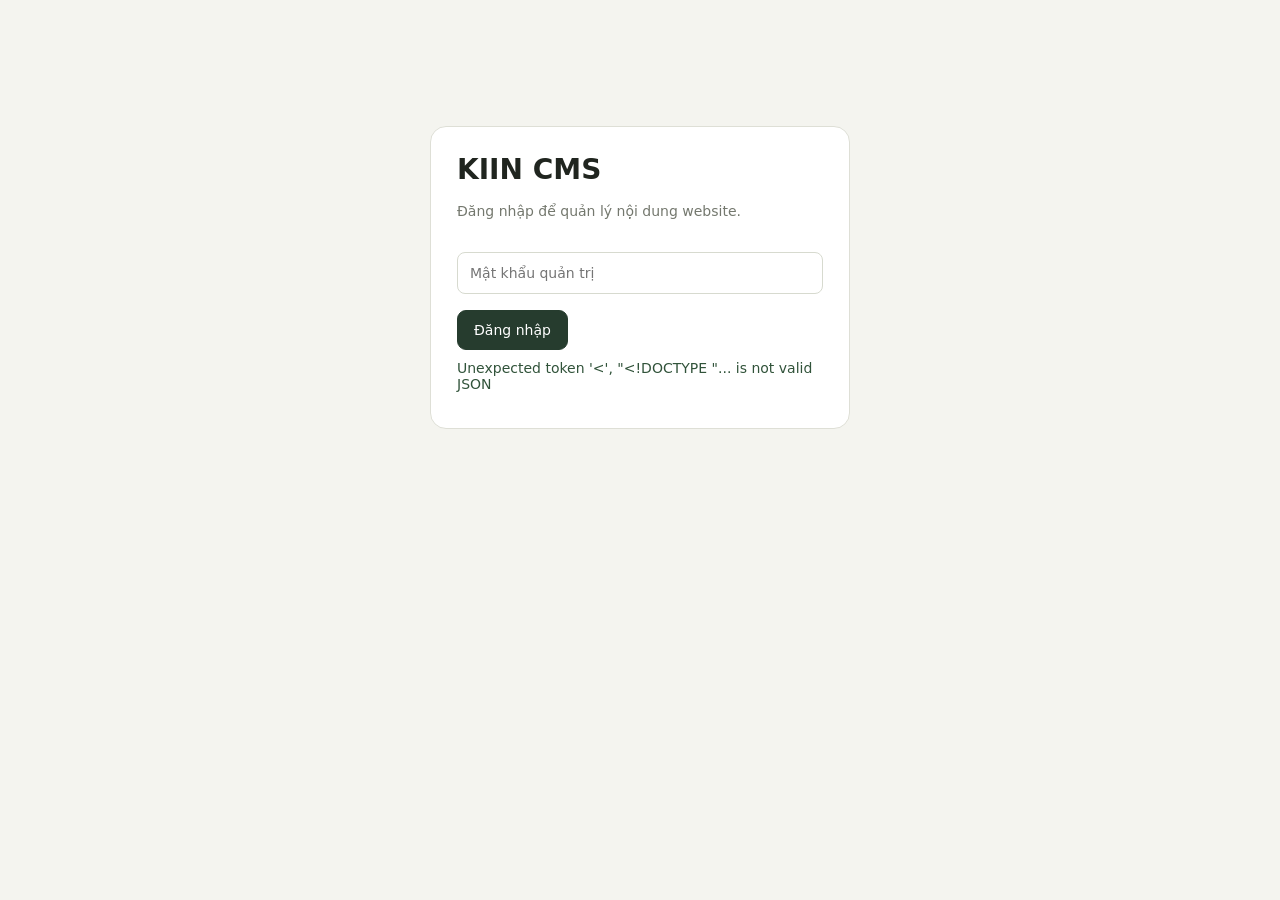
==== admin/index.html @ dfc876ec "Migrate KIIN portfolio content and add secure CMS with drafts, image uploads and publishing" ====
<!doctype html><html lang="vi"><meta charset="utf-8"><meta name="viewport" content="width=device-width,initial-scale=1"><title>KIIN · Quản lý nội dung</title><style>
*{box-sizing:border-box}body{margin:0;background:#f4f4ef;color:#20251f;font:14px system-ui,sans-serif}button,input,textarea,select{font:inherit}button,a.btn{border:1px solid #d2d5cc;border-radius:9px;padding:11px 16px;background:white;color:#20251f;cursor:pointer;text-decoration:none}button.primary{background:#263c2e;color:white;border-color:#263c2e}button:hover{filter:brightness(.95)}button:disabled{opacity:.5;cursor:wait}header{padding:20px 28px;background:#fff;border-bottom:1px solid #dedfd6;display:flex;align-items:center;justify-content:space-between;gap:14px;position:sticky;top:0;z-index:2}header b{font-size:21px;letter-spacing:-1px}small{color:#74786e}main{max-width:1300px;margin:28px auto;padding:0 24px}.toolbar{display:flex;flex-wrap:wrap;gap:9px}.layout{display:grid;grid-template-columns:240px 1fr;gap:28px}aside button{width:100%;text-align:left;margin-bottom:6px;background:transparent;border:none}aside button.active{background:#e1e7d9;font-weight:600}.panel{background:white;border:1px solid #dedfd6;border-radius:16px;padding:26px}h1{font-size:28px;margin:0 0 8px}h2{font-size:20px;margin:0 0 18px}.muted{color:#74786e;line-height:1.6}.filters{display:flex;gap:10px;margin:24px 0}input,textarea,select{border:1px solid #d7dacf;border-radius:8px;padding:12px;background:#fff;color:#20251f;max-width:100%}input,textarea{width:100%}textarea{resize:vertical;min-height:76px;line-height:1.5}.field{border-top:1px solid #eee;padding:19px 0}.field label{display:block;font-size:12px;color:#74786e;margin:0 0 9px;overflow-wrap:anywhere}.image-row{display:grid;grid-template-columns:140px 1fr;gap:18px}.image-row img{width:140px;height:110px;object-fit:contain;background:#f3f3ef;border-radius:9px}.image-row input{margin-bottom:8px}.login{max-width:420px;margin:14vh auto}.login input{margin:16px 0}.status{padding:10px 0;min-height:40px;color:#31533a;white-space:pre-line}.error{color:#b32e2e}#app[hidden],#login[hidden]{display:none}.tabs button.active{background:#263c2e;color:#fff}.tabs{display:flex;gap:6px}footer{padding:20px 0;color:#74786e;font-size:12px}.count{font-size:12px;background:#edf0e7;padding:5px 9px;border-radius:20px}details{margin-top:24px}details button{margin:12px 6px 0 0}@media(max-width:760px){header{align-items:flex-start;padding:16px;position:static;flex-direction:column}.layout{grid-template-columns:1fr}aside{display:flex;overflow:auto;gap:6px}aside button{min-width:170px}main{padding:0 14px}.panel{padding:18px}.image-row{grid-template-columns:1fr}.filters{flex-wrap:wrap}}
</style><div id="login" class="panel login"><h1>KIIN CMS</h1><p class="muted">Đăng nhập để quản lý nội dung website.</p><form id="loginForm"><input id="password" type="password" autocomplete="current-password" placeholder="Mật khẩu quản trị" required><button class="primary">Đăng nhập</button></form><div id="loginStatus" class="status" role="alert"></div></div>
<div id="app" hidden><header><div><b>KIIN CMS</b><br><small>Quản lý nội dung portfolio</small></div><div class="toolbar"><a class="btn" href="/" target="_blank">Mở website ↗</a><button id="preview">Xem nháp ↗</button><button id="save">Lưu nháp</button><button id="publish" class="primary">Xuất bản</button><button id="logout">Đăng xuất</button></div></header><main><div id="status" class="status" role="status"></div><div class="layout"><aside id="pages"></aside><section class="panel"><h1 id="pageTitle"></h1><p class="muted">Nội dung dùng chung trên desktop và mobile được cập nhật cùng lúc. Lưu nháp trước khi xuất bản.</p><div class="filters"><div class="tabs" id="tabs"></div><input id="search" placeholder="Tìm nội dung…" style="flex:1;min-width:150px"></div><div id="fields"></div><details><summary>Cài đặt & khôi phục</summary><button id="restore">Khôi phục bản xuất bản trước vào nháp</button><button id="changePassword">Đổi mật khẩu</button><button id="export">Tải bản sao nội dung</button></details></section></div><footer>KIIN · Nội dung đã xuất bản có thể cần tối đa khoảng một phút để đồng bộ.</footer></main></div><script src="/admin/admin.js"></script></html>
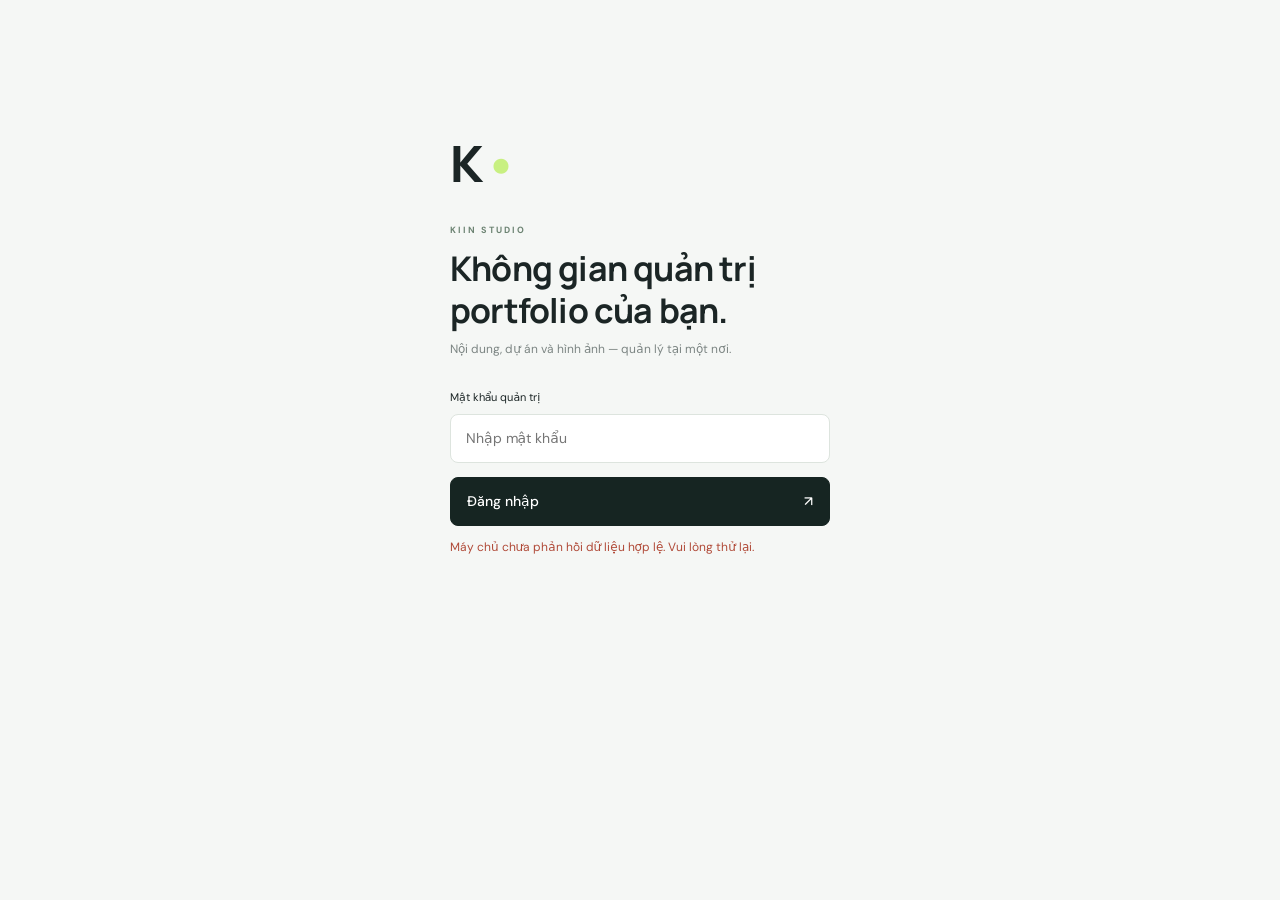
==== commit 8fd96d74: "Rebuild portfolio CMS with structured editing, project CRUD, media library, history and imports; add" ====
--- a/admin/index.html
+++ b/admin/index.html
@@ -1,4 +1 @@
-<!doctype html><html lang="vi"><meta charset="utf-8"><meta name="viewport" content="width=device-width,initial-scale=1"><title>KIIN · Quản lý nội dung</title><style>
-*{box-sizing:border-box}body{margin:0;background:#f4f4ef;color:#20251f;font:14px system-ui,sans-serif}button,input,textarea,select{font:inherit}button,a.btn{border:1px solid #d2d5cc;border-radius:9px;padding:11px 16px;background:white;color:#20251f;cursor:pointer;text-decoration:none}button.primary{background:#263c2e;color:white;border-color:#263c2e}button:hover{filter:brightness(.95)}button:disabled{opacity:.5;cursor:wait}header{padding:20px 28px;background:#fff;border-bottom:1px solid #dedfd6;display:flex;align-items:center;justify-content:space-between;gap:14px;position:sticky;top:0;z-index:2}header b{font-size:21px;letter-spacing:-1px}small{color:#74786e}main{max-width:1300px;margin:28px auto;padding:0 24px}.toolbar{display:flex;flex-wrap:wrap;gap:9px}.layout{display:grid;grid-template-columns:240px 1fr;gap:28px}aside button{width:100%;text-align:left;margin-bottom:6px;background:transparent;border:none}aside button.active{background:#e1e7d9;font-weight:600}.panel{background:white;border:1px solid #dedfd6;border-radius:16px;padding:26px}h1{font-size:28px;margin:0 0 8px}h2{font-size:20px;margin:0 0 18px}.muted{color:#74786e;line-height:1.6}.filters{display:flex;gap:10px;margin:24px 0}input,textarea,select{border:1px solid #d7dacf;border-radius:8px;padding:12px;background:#fff;color:#20251f;max-width:100%}input,textarea{width:100%}textarea{resize:vertical;min-height:76px;line-height:1.5}.field{border-top:1px solid #eee;padding:19px 0}.field label{display:block;font-size:12px;color:#74786e;margin:0 0 9px;overflow-wrap:anywhere}.image-row{display:grid;grid-template-columns:140px 1fr;gap:18px}.image-row img{width:140px;height:110px;object-fit:contain;background:#f3f3ef;border-radius:9px}.image-row input{margin-bottom:8px}.login{max-width:420px;margin:14vh auto}.login input{margin:16px 0}.status{padding:10px 0;min-height:40px;color:#31533a;white-space:pre-line}.error{color:#b32e2e}#app[hidden],#login[hidden]{display:none}.tabs button.active{background:#263c2e;color:#fff}.tabs{display:flex;gap:6px}footer{padding:20px 0;color:#74786e;font-size:12px}.count{font-size:12px;background:#edf0e7;padding:5px 9px;border-radius:20px}details{margin-top:24px}details button{margin:12px 6px 0 0}@media(max-width:760px){header{align-items:flex-start;padding:16px;position:static;flex-direction:column}.layout{grid-template-columns:1fr}aside{display:flex;overflow:auto;gap:6px}aside button{min-width:170px}main{padding:0 14px}.panel{padding:18px}.image-row{grid-template-columns:1fr}.filters{flex-wrap:wrap}}
-</style><div id="login" class="panel login"><h1>KIIN CMS</h1><p class="muted">Đăng nhập để quản lý nội dung website.</p><form id="loginForm"><input id="password" type="password" autocomplete="current-password" placeholder="Mật khẩu quản trị" required><button class="primary">Đăng nhập</button></form><div id="loginStatus" class="status" role="alert"></div></div>
-<div id="app" hidden><header><div><b>KIIN CMS</b><br><small>Quản lý nội dung portfolio</small></div><div class="toolbar"><a class="btn" href="/" target="_blank">Mở website ↗</a><button id="preview">Xem nháp ↗</button><button id="save">Lưu nháp</button><button id="publish" class="primary">Xuất bản</button><button id="logout">Đăng xuất</button></div></header><main><div id="status" class="status" role="status"></div><div class="layout"><aside id="pages"></aside><section class="panel"><h1 id="pageTitle"></h1><p class="muted">Nội dung dùng chung trên desktop và mobile được cập nhật cùng lúc. Lưu nháp trước khi xuất bản.</p><div class="filters"><div class="tabs" id="tabs"></div><input id="search" placeholder="Tìm nội dung…" style="flex:1;min-width:150px"></div><div id="fields"></div><details><summary>Cài đặt & khôi phục</summary><button id="restore">Khôi phục bản xuất bản trước vào nháp</button><button id="changePassword">Đổi mật khẩu</button><button id="export">Tải bản sao nội dung</button></details></section></div><footer>KIIN · Nội dung đã xuất bản có thể cần tối đa khoảng một phút để đồng bộ.</footer></main></div><script src="/admin/admin.js"></script></html>
+<!doctype html><html lang="vi"><head><meta charset="utf-8"><meta name="viewport" content="width=device-width,initial-scale=1"><meta name="robots" content="noindex,nofollow"><title>KIIN Studio · Content Manager</title><link rel="stylesheet" href="/admin/admin.css?v=2"></head><body><section id="login" class="login-wrap"><div class="login-brand">K<span>•</span></div><p class="eyebrow">KIIN STUDIO</p><h1>Không gian quản trị<br>portfolio của bạn.</h1><p class="subtle">Nội dung, dự án và hình ảnh — quản lý tại một nơi.</p><form id="loginForm" class="login-form"><label for="password">Mật khẩu quản trị</label><input id="password" type="password" autocomplete="current-password" required placeholder="Nhập mật khẩu"><button class="primary" type="submit">Đăng nhập <span>↗</span></button></form><p id="loginStatus" class="error" role="alert"></p></section><div id="app" hidden><aside class="sidebar"><a class="brand" href="/admin/"><span class="brand-mark">K<span>•</span></span><span>KIIN STUDIO<small>CONTENT MANAGER</small></span></a><div class="workspace-label">WORKSPACE <span>02</span></div><nav id="nav"></nav><div class="sidebar-foot"><span class="live-dot"></span> Cloudflare connected<br><small>Portfolio CMS · v2.0</small></div></aside><div class="workspace"><header><div class="breadcrumb">Workspace <span>/</span> <strong id="routeLabel">Tổng quan</strong></div><div class="header-actions"><span id="saveState" class="save-state">Đã đồng bộ</span><button id="preview" class="ghost">Xem trước ↗</button><button id="save">Lưu nháp</button><button id="publish" class="primary">Xuất bản ↗</button><button id="logout" class="icon-btn" title="Đăng xuất" aria-label="Đăng xuất">⏻</button></div></header><main><div id="status" class="notice" role="status" hidden></div><div id="content"></div></main><footer>KIIN Studio <span>Nội dung chỉ lên website sau khi xuất bản.</span></footer></div></div><dialog id="mediaPicker"><div class="dialog-head"><div><p class="eyebrow">MEDIA LIBRARY</p><h2>Chọn hình ảnh</h2></div><button id="closePicker" class="icon-btn" aria-label="Đóng">×</button></div><input id="pickerSearch" placeholder="Tìm ảnh theo tên hoặc mô tả"><div id="pickerItems" class="media-grid picker-grid"></div></dialog><dialog id="publishDialog"><div class="dialog-head"><div><p class="eyebrow">PUBLISH WEBSITE</p><h2>Xuất bản nội dung</h2></div><button id="closePublish" class="icon-btn" aria-label="Đóng">×</button></div><p id="publishSummary" class="subtle"></p><label for="publishNote">Ghi chú phiên bản</label><input id="publishNote" placeholder="Ví dụ: Cập nhật dự án và ảnh tháng 10"><div class="dialog-actions"><button id="confirmPublish" class="primary">Lưu & xuất bản</button></div></dialog><input id="uploadInput" type="file" accept="image/jpeg,image/png,image/webp,image/gif,image/avif" multiple hidden><script src="/admin/admin.js?v=2"></script></body></html>
--- a/admin/admin.css
+++ b/admin/admin.css
@@ -0,0 +1,3 @@
+@import url('https://fonts.googleapis.com/css2?family=DM+Sans:wght@400;500;600;700&family=Manrope:wght@400;500;600;700;800&display=swap');
+:root{--ink:#1b2525;--muted:#7c8583;--line:#e4e9e6;--bg:#f5f7f5;--green:#c8f081;--dark:#162522;--radius:14px}*{box-sizing:border-box}body{margin:0;font:14px/1.5 'DM Sans',system-ui,sans-serif;background:var(--bg);color:var(--ink)}button,input,textarea,select{font:inherit}button,a.btn{cursor:pointer;border:1px solid #d9e0db;background:white;color:var(--ink);padding:10px 15px;border-radius:8px;display:inline-flex;align-items:center;justify-content:center;gap:7px;text-decoration:none;white-space:nowrap;font-weight:500}button:hover,a.btn:hover{border-color:#a9b8ac;background:#f5f8f3}button:disabled{opacity:.45;cursor:wait}.primary{background:var(--dark)!important;border-color:var(--dark)!important;color:white!important}.primary:hover{background:#294136!important}.ghost{border-color:transparent;background:transparent}.danger{color:#b64935}.icon-btn{padding:7px 11px;font-size:18px}.sidebar{width:245px;position:fixed;inset:0 auto 0 0;background:#14231f;color:#d1d9d3;padding:29px 20px;display:flex;flex-direction:column;z-index:20}.brand{display:flex;align-items:center;gap:12px;color:#fff;text-decoration:none;font:700 15px Manrope,sans-serif;letter-spacing:.3px}.brand small{display:block;font:9px 'DM Sans',sans-serif;letter-spacing:2px;color:#8b9b8f;margin-top:4px}.brand-mark,.login-brand{font:800 34px Manrope,sans-serif;line-height:1}.brand-mark span,.login-brand span{color:var(--green)}.workspace-label{color:#71867a;font-size:9px;letter-spacing:1.8px;margin:45px 12px 14px;display:flex;justify-content:space-between}nav{display:grid;gap:5px}nav button{border:0;background:transparent;color:#9fafA3;justify-content:flex-start;padding:12px 13px;gap:13px;font-size:12px;border-radius:9px}nav button .nav-icon{font-size:17px;width:21px;opacity:.7}nav button.active{background:#c8f081;color:#1b3021;font-weight:700}nav button:hover{background:#253930;color:#fff}nav button.active:hover{background:#d3f69b;color:#1b3021}.sidebar-foot{margin-top:auto;padding:22px 12px 0;border-top:1px solid #304239;color:#c4d1c6;font-size:10px}.sidebar-foot small{display:block;color:#718477;margin:9px 0 0 14px}.live-dot{display:inline-block;background:#aee377;width:5px;height:5px;border-radius:50%;margin-right:7px}.workspace{margin-left:245px}header{height:80px;background:rgba(255,255,255,.95);display:flex;justify-content:space-between;align-items:center;gap:16px;padding:0 34px;border-bottom:1px solid var(--line);position:sticky;top:0;z-index:10}.breadcrumb{font-size:11px;color:#89938c;white-space:nowrap}.breadcrumb span{margin:0 12px;color:#c3cbc4}.breadcrumb strong{color:#455447;font-weight:500}.header-actions{display:flex;align-items:center;gap:9px}.header-actions button{font-size:11px;padding:9px 12px}.save-state{font-size:10px;color:#7c897e;margin-right:8px}.save-state.dirty{color:#a47b27}.save-state.saving{color:#46773c}main{max-width:1480px;margin:0 auto;padding:34px}.page-head{display:flex;justify-content:space-between;align-items:flex-end;gap:16px;margin-bottom:27px}.eyebrow{font-size:9px;color:#6c8372;letter-spacing:2px;text-transform:uppercase;font-weight:700;margin:0 0 9px}h1,h2,h3{font-family:Manrope,system-ui,sans-serif;letter-spacing:-.8px}h1{font-size:29px;line-height:1.25;margin:0 0 7px}h2{font-size:19px;margin:0 0 15px}h3{font-size:15px;margin:0 0 10px}.subtle{color:var(--muted);font-size:12px;line-height:1.7;margin:5px 0}.stats{display:grid;grid-template-columns:repeat(4,minmax(0,1fr));gap:16px;margin-bottom:24px}.stat{background:white;border:1px solid var(--line);border-radius:var(--radius);padding:22px}.stat p{font-size:11px;color:#7e8c80;margin:0 0 14px}.stat strong{font:700 32px Manrope,sans-serif;letter-spacing:-1px}.stat small{display:block;font-size:10px;color:#88958b;margin-top:12px}.stat.highlight{background:#eaf4df;border-color:#e2ecd8}.dashboard-grid{display:grid;grid-template-columns:1.6fr 1fr;gap:24px}.panel{background:white;border:1px solid var(--line);border-radius:var(--radius);padding:25px;margin-bottom:20px}.panel-head{display:flex;justify-content:space-between;align-items:center;gap:12px;margin-bottom:20px}.panel-head h2{margin:0}.mini-cards{display:grid;grid-template-columns:repeat(3,minmax(0,1fr));gap:13px}.mini-card img{width:100%;aspect-ratio:1.45;object-fit:contain;border-radius:8px;background:#f4f5f0}.mini-card strong{font-size:11px;display:block;margin:9px 0 3px}.mini-card small{font-size:9px;color:#8b958d}.welcome{background:#172923;color:#fff;padding:27px;border-radius:var(--radius);position:relative;overflow:hidden;margin-bottom:20px}.welcome h2{font-size:24px;max-width:260px;margin:0 0 12px}.welcome p{font-size:11px;max-width:290px;color:#a9b9ac;line-height:1.8}.welcome button{background:#c8f081;border:0;color:#17341f;font-size:11px;margin-top:13px}.checklist{list-style:none;padding:0;margin:0}.checklist li{display:flex;align-items:center;gap:10px;padding:13px 0;border-bottom:1px solid #eef1ed;font-size:11px}.checklist li:last-child{border:0}.check-mark{color:#67894c;background:#f0f5e9;border-radius:50%;height:21px;width:21px;text-align:center;line-height:21px}.form-grid{display:grid;grid-template-columns:repeat(2,minmax(0,1fr));gap:20px}.form-grid .full{grid-column:1/-1}.field label{display:block;font-size:11px;font-weight:600;color:#4e5e52;margin-bottom:8px}.field small{display:block;font-size:10px;color:#929c94;margin-top:6px;line-height:1.6}input,textarea,select{border:1px solid #dde4de;border-radius:8px;background:#fff;color:var(--ink);padding:11px 12px;width:100%;outline:none;min-width:0}input:focus,textarea:focus,select:focus{border-color:#88a965;box-shadow:0 0 0 3px #eaf4df}textarea{resize:vertical;min-height:108px;line-height:1.6}input[type=checkbox]{width:15px;height:15px;accent-color:#294b2d}input[type=color]{height:42px;padding:4px}.check-field{display:flex;align-items:center;gap:9px;cursor:pointer}.check-field label{margin:0}.toolbar{display:flex;gap:9px;align-items:center;flex-wrap:wrap;margin:0 0 19px}.toolbar input{flex:1;min-width:170px}.toolbar select{width:auto;max-width:220px}.toolbar button{font-size:11px}.table-wrap{overflow-x:auto}table{width:100%;border-collapse:collapse;font-size:12px;text-align:left}th{color:#8b978e;font-size:9px;font-weight:500;letter-spacing:.4px;text-transform:uppercase;background:#f8faf7;padding:12px 14px;border-bottom:1px solid var(--line)}td{padding:15px 14px;border-bottom:1px solid #edf1ec;vertical-align:middle}tbody tr:hover{background:#fafcf8}td img{width:64px;height:46px;object-fit:contain;background:#f0f3ed;border-radius:5px}.project-cell{display:flex;align-items:center;gap:12px;min-width:220px}.project-cell strong{font-size:12px;font-weight:600}.project-cell small{display:block;color:#8e9a90;font-size:10px;margin-top:4px}.badge{display:inline-flex;align-items:center;gap:5px;padding:4px 8px;font-size:9px;border-radius:5px;background:#eef2eb;color:#607358;white-space:nowrap}.badge.published{background:#eaf5de;color:#658a3b}.badge.draft{background:#fff4dd;color:#ae8a3e}.badge.archived,.badge.trash{background:#f1f1ef;color:#8c918a}.row-actions{display:flex;gap:4px}.row-actions button{font-size:10px;padding:6px 8px}.row-actions .icon-btn{font-size:13px}.editor-layout{display:grid;grid-template-columns:minmax(0,1fr) 290px;gap:22px}.cover-preview{width:100%;aspect-ratio:1.5;object-fit:contain;border-radius:9px;background:#f4f6f1;margin:13px 0}.media-control .toolbar{margin:10px 0 0}.media-control .toolbar button{padding:7px 10px}.media-grid{display:grid;grid-template-columns:repeat(4,minmax(0,1fr));gap:17px}.media-card{position:relative;border:1px solid var(--line);border-radius:11px;overflow:hidden;background:white;cursor:pointer;text-align:left;padding:0;display:block;white-space:normal}.media-card:hover{border-color:#8ba272}.media-card img{width:100%;aspect-ratio:1.4;object-fit:contain;background:#f0f3ed;display:block}.media-caption{padding:12px 13px}.media-caption strong{display:block;font-size:11px;white-space:nowrap;text-overflow:ellipsis;overflow:hidden;font-weight:500}.media-caption small{font-size:9px;color:#92a08e;display:block;margin-top:5px}.media-meta{padding:20px;border:1px solid #dfe8d5;background:#f5f9ef;border-radius:10px;margin-bottom:24px}.dropzone{border:1px dashed #b9c9ab;background:#f6faef;border-radius:12px;padding:30px;text-align:center;margin-bottom:23px}.dropzone p{font-size:11px;color:#8a987f;margin:8px 0 0}.gallery-list{display:grid;grid-template-columns:repeat(2,minmax(0,1fr));gap:14px}.gallery-item{border:1px solid var(--line);padding:13px;border-radius:10px}.gallery-item img{width:100%;height:140px;object-fit:contain;background:#f5f7f1;border-radius:7px;margin-bottom:10px}.gallery-item input{margin:5px 0;font-size:11px}.gallery-item .row-actions{margin-top:9px}.block{border:1px solid #e2e7dc;border-radius:10px;padding:17px;margin-bottom:13px}.block-head{display:flex;justify-content:space-between;gap:10px;align-items:center;margin-bottom:15px}.block-head strong{font-size:12px}.block-head select{max-width:160px}.tabs{display:flex;gap:8px;flex-wrap:wrap;margin-bottom:20px}.tabs button{font-size:11px;padding:9px 15px}.tabs button.active{background:#e9f2df;border-color:#d3e1c4;color:#536e37}.empty{padding:60px 20px;text-align:center;color:#92a08d;font-size:12px}.notice{padding:13px 17px;border:1px solid #dce9cf;background:#edf6e4;border-radius:9px;margin-bottom:22px;font-size:12px}.notice.error{border-color:#f1d7c9;background:#fdf0e9;color:#a35b38}.error{color:#b04a38;font-size:12px}.section-note{font-size:11px;color:#8a978b;margin:0 0 20px}.split-columns{display:grid;grid-template-columns:1fr 1fr;gap:22px}.array-row{display:grid;grid-template-columns:1fr 2fr auto auto;gap:9px;align-items:center;margin-bottom:11px}.data-preview{max-height:360px;overflow:auto;border:1px solid var(--line);border-radius:8px;margin:16px 0}.history-row{display:flex;justify-content:space-between;align-items:center;gap:16px;padding:18px 0;border-bottom:1px solid var(--line)}.history-row strong{font-size:12px;display:block}.history-row small{display:block;color:#91a08d;font-size:10px;margin-top:5px}.history-row button{font-size:10px}.pill-number{height:30px;width:30px;display:grid;place-items:center;border-radius:50%;background:#edf3e5;color:#6f8c50;font-size:10px;margin-right:12px;flex-shrink:0}footer{display:flex;justify-content:space-between;gap:15px;padding:0 35px 25px;color:#a4aea3;font-size:9px}dialog{border:1px solid #e0e8dc;border-radius:17px;width:min(900px,94vw);max-height:85vh;padding:27px;box-shadow:0 30px 100px #14231f30;background:#fff;color:var(--ink)}dialog::backdrop{background:#14231f77;backdrop-filter:blur(3px)}#publishDialog{max-width:480px}.dialog-head{display:flex;justify-content:space-between;align-items:flex-start;margin-bottom:18px}.dialog-head h2{margin:0}.dialog-actions{display:flex;justify-content:flex-end;gap:8px;margin-top:22px}.picker-grid{margin-top:18px;grid-template-columns:repeat(4,minmax(0,1fr));max-height:55vh;overflow:auto;padding:3px}.login-wrap{max-width:440px;margin:12vh auto;padding:30px}.login-brand{font-size:50px;margin-bottom:36px}.login-wrap h1{font-size:34px}.login-form{margin-top:30px}.login-form label{display:block;font-size:11px;margin-bottom:9px}.login-form button{width:100%;justify-content:space-between;margin-top:14px;padding:13px 16px}.login-form input{padding:13px 15px}.autosave-toggle{font-size:10px;display:flex;align-items:center;gap:7px}.autosave-toggle input{width:13px;height:13px}.mobile-menu{display:none}#app[hidden],#login[hidden],[hidden]{display:none!important}.link-button{border:0;background:none;padding:0;color:#69834d;font-size:11px;text-align:left;justify-content:flex-start}.button-group{display:flex;gap:8px;flex-wrap:wrap}pre{white-space:pre-wrap;overflow-wrap:anywhere;background:#f5f7f3;padding:15px;border-radius:9px;font-size:10px;color:#65765b}.readiness{display:grid;gap:10px}.readiness div{font-size:11px;display:flex;justify-content:space-between;border-bottom:1px solid var(--line);padding:8px 0}.validation-list{color:#a77c35;font-size:11px;line-height:1.8;padding-left:20px}
+@media(min-width:1600px){.media-grid{grid-template-columns:repeat(5,minmax(0,1fr))}}@media(max-width:1200px){.sidebar{width:205px;padding:25px 14px}.workspace{margin-left:205px}header{padding:0 22px}.save-state{display:none}main{padding:25px}.editor-layout{grid-template-columns:1fr 240px}.media-grid{grid-template-columns:repeat(3,minmax(0,1fr))}}@media(max-width:950px){.dashboard-grid,.editor-layout{grid-template-columns:1fr}.editor-sidebar{display:grid;grid-template-columns:1fr 1fr;gap:16px}.editor-sidebar .panel{margin:0}.stats{grid-template-columns:repeat(2,minmax(0,1fr))}.header-actions .ghost{display:none}.split-columns{grid-template-columns:1fr}}@media(max-width:700px){.sidebar{position:static;width:100%;padding:17px}.brand{font-size:12px}.brand-mark{font-size:25px}.workspace-label,.sidebar-foot{display:none}nav{display:flex;overflow:auto;margin-top:17px;gap:5px}nav button{white-space:nowrap;padding:9px 11px;font-size:10px}nav button .nav-icon{display:none}.workspace{margin:0}header{height:65px;padding:0 15px}.breadcrumb{display:none}.header-actions{width:100%;justify-content:flex-end}.header-actions button{font-size:10px}.header-actions .ghost{display:inline-flex}main{padding:23px 15px}.page-head{align-items:flex-start;flex-direction:column}h1{font-size:25px}.stats{gap:10px}.stat{padding:18px}.stat strong{font-size:26px}.panel{padding:19px}.form-grid{grid-template-columns:1fr}.form-grid .full{grid-column:auto}.media-grid,.picker-grid{grid-template-columns:repeat(2,minmax(0,1fr))}.mini-cards{gap:8px}.gallery-list,.editor-sidebar{grid-template-columns:1fr}.array-row{grid-template-columns:1fr 1fr auto}.array-row input[type=checkbox]{grid-column:3}.toolbar{gap:7px}.toolbar select{max-width:45%;font-size:11px}.toolbar input{min-width:100px}.history-row{align-items:flex-start}footer{padding:0 16px 20px}footer span{display:none}.notice{font-size:11px}}
